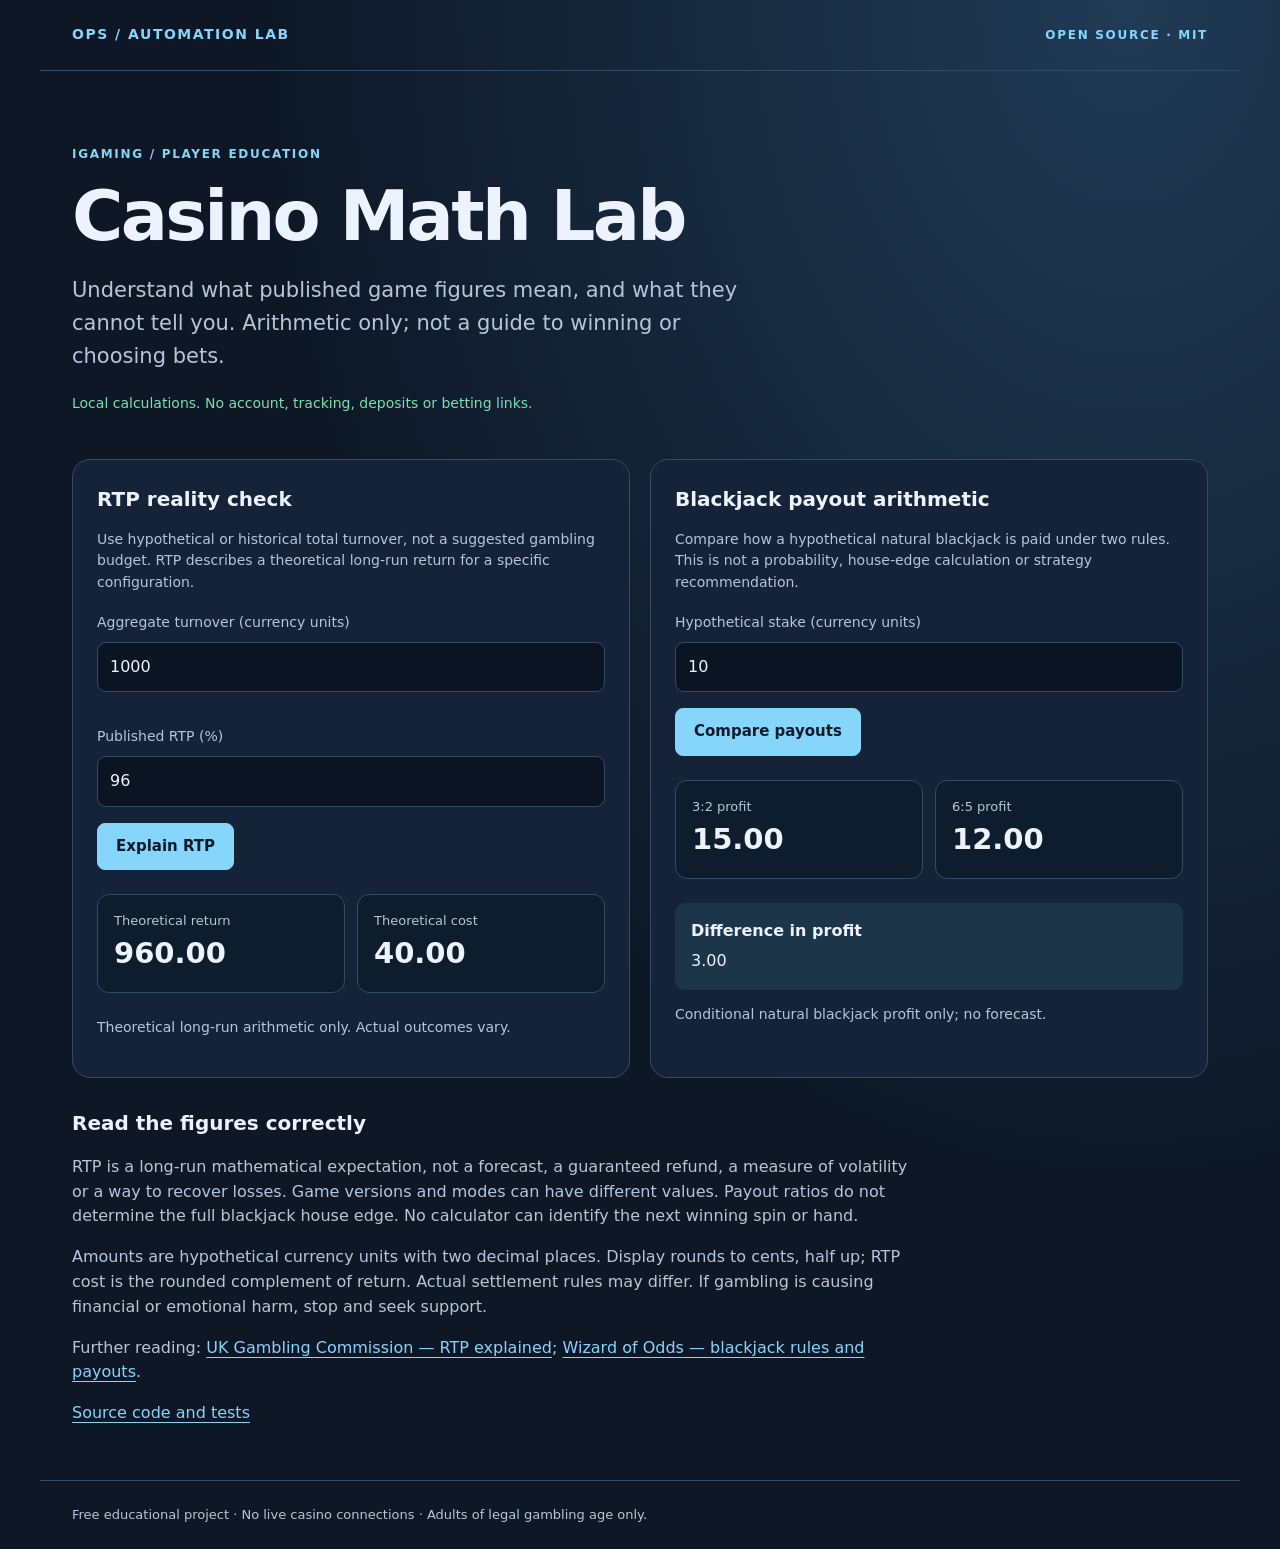
==== docs/casino-math/index.html @ 3b5a8dd4 "Add free educational casino math lab" ====
<!doctype html>
<html lang="en"><head><meta charset="utf-8"><meta name="viewport" content="width=device-width,initial-scale=1"><meta http-equiv="Content-Security-Policy" content="default-src 'none'; script-src 'self'; style-src 'self'; connect-src 'none'; base-uri 'none'; form-action 'none'"><title>Casino Math Lab — RTP and Blackjack payout education</title><meta name="description" content="Free offline educational calculator explaining long-run RTP and blackjack payout arithmetic. No predictions, betting recommendations or registration."><link rel="stylesheet" href="../style.css"><link rel="stylesheet" href="math.css"><script defer src="math.js"></script><script defer src="ui.js"></script></head>
<body><header><a class="brand" href="../">OPS / AUTOMATION LAB</a><span class="meta">OPEN SOURCE · MIT</span></header><main><section class="hero"><p class="eyebrow">IGAMING / PLAYER EDUCATION</p><h1>Casino Math Lab</h1><p class="lead">Understand what published game figures mean, and what they cannot tell you. Arithmetic only; not a guide to winning or choosing bets.</p><p class="privacy">Local calculations. No account, tracking, deposits or betting links.</p></section>
<section class="workbench"><section class="panel"><h2>RTP reality check</h2><p class="hint">Use hypothetical or historical total turnover, not a suggested gambling budget. RTP describes a theoretical long-run return for a specific configuration.</p><label for="turnover">Aggregate turnover (currency units)</label><input id="turnover" inputmode="decimal" value="1000" maxlength="16"><label for="rtp">Published RTP (%)</label><input id="rtp" inputmode="decimal" value="96" maxlength="8"><button class="primary" id="rtp-run" type="button">Explain RTP</button><div class="metrics"><div><span>Theoretical return</span><strong id="ret">—</strong></div><div><span>Theoretical cost</span><strong id="cost">—</strong></div></div><p id="rtp-msg" class="hint" aria-live="polite">Not a prediction of a session.</p></section>
<section class="panel"><h2>Blackjack payout arithmetic</h2><p class="hint">Compare how a hypothetical natural blackjack is paid under two rules. This is not a probability, house-edge calculation or strategy recommendation.</p><label for="stake">Hypothetical stake (currency units)</label><input id="stake" inputmode="decimal" value="10" maxlength="16"><button class="primary" id="bj-run" type="button">Compare payouts</button><div class="metrics"><div><span>3:2 profit</span><strong id="p32">—</strong></div><div><span>6:5 profit</span><strong id="p65">—</strong></div></div><div class="next"><b>Difference in profit</b><p id="diff" aria-live="polite">—</p></div><p id="bj-msg" class="hint">Excludes stake returned, pushes, other rules and all other outcomes.</p></section></section>
<section class="notes"><h2>Read the figures correctly</h2><p>RTP is a long-run mathematical expectation, not a forecast, a guaranteed refund, a measure of volatility or a way to recover losses. Game versions and modes can have different values. Payout ratios do not determine the full blackjack house edge. No calculator can identify the next winning spin or hand.</p><p>Amounts are hypothetical currency units with two decimal places. Display rounds to cents, half up; RTP cost is the rounded complement of return. Actual settlement rules may differ. If gambling is causing financial or emotional harm, stop and seek support.</p><p>Further reading: <a href="https://www.gamblingcommission.gov.uk/public-and-players/guide/return-to-player-how-much-gaming-machines-payout/">UK Gambling Commission — RTP explained</a>; <a href="https://wizardofodds.com/games/blackjack/basics/">Wizard of Odds — blackjack rules and payouts</a>.</p><a href="https://github.com/minasyannarek13-RBB/ops-automation-skills">Source code and tests</a></section></main><footer>Free educational project · No live casino connections · Adults of legal gambling age only.</footer></body></html>
---- docs/style.css ----
:root{color-scheme:dark;--bg:#0d1726;--panel:#142338;--text:#ecf3ff;--muted:#b5c6dc;--line:#354a63;--accent:#86d5fb;--green:#78e0b1;--warn:#ffd286}*{box-sizing:border-box}body{margin:0;background:radial-gradient(ellipse at 88% 0,#203b55,var(--bg) 55%);color:var(--text);font:16px/1.55 system-ui,-apple-system,sans-serif}header,main,footer{max-width:1200px;margin:auto;padding:24px 32px}header{display:flex;align-items:center;justify-content:space-between;gap:16px;border-bottom:1px solid var(--line)}a{color:var(--accent);text-underline-offset:4px}.brand{font-size:14px;font-weight:750;letter-spacing:1.5px;text-decoration:none}.meta,.eyebrow{font-size:12px;letter-spacing:1.7px;color:var(--accent);font-weight:700}.hero{padding:38px 0 30px}h1{font-size:clamp(40px,6vw,70px);line-height:1.06;letter-spacing:-2.7px;margin:16px 0}h2{font-size:20px;margin:0}h3{font-size:clamp(23px,3vw,34px);overflow-wrap:anywhere;line-height:1.2;margin:12px 0}.lead{max-width:690px;color:var(--muted);font-size:21px}.privacy{color:var(--green);font-size:14px}.workbench{display:grid;grid-template-columns:minmax(0,1fr) minmax(0,1fr);gap:20px}.panel{background:var(--panel);border:1px solid var(--line);border-radius:18px;padding:24px;min-width:0}.panel-head{display:flex;align-items:center;justify-content:space-between;gap:10px}.panel-head span{font-size:11px;color:var(--muted);letter-spacing:1px}.hint,.notes p,footer{color:var(--muted)}.hint{font-size:14px}.samples,.actions{display:flex;flex-wrap:wrap;gap:8px;margin:14px 0}button{font:inherit;font-size:13px;font-weight:600;cursor:pointer;border-radius:8px;border:1px solid var(--line);padding:9px 12px;color:var(--text);background:#20354b}button:hover{border-color:var(--accent)}button:focus-visible,a:focus-visible,textarea:focus-visible,summary:focus-visible{outline:3px solid var(--accent);outline-offset:3px}.primary{background:var(--accent);color:#0a1b2c;border-color:var(--accent);font-size:15px;padding:11px 18px}textarea{width:100%;min-height:290px;resize:vertical;background:#0a1422;color:var(--text);border:1px solid var(--line);border-radius:10px;padding:15px;font:13px/1.6 ui-monospace,SFMono-Regular,monospace}.metrics{display:grid;grid-template-columns:1fr 1fr;gap:12px;margin:24px 0}.metrics div{background:#0e1d2d;padding:16px;border:1px solid var(--line);border-radius:12px}.metrics span{display:block;color:var(--muted);font-size:13px}.metrics strong{display:block;font-size:30px}.next{padding:16px;background:#1c3548;border-radius:10px}.next p{margin:6px 0 0}.result-verified{color:var(--green)}.result-warning{color:var(--warn)}details{margin-top:20px}summary{cursor:pointer;color:var(--accent)}pre{white-space:pre-wrap;overflow-wrap:anywhere;color:var(--muted);font-size:12px}.notes{padding:30px 0;max-width:840px}footer{font-size:13px;border-top:1px solid var(--line)}.sr{position:absolute;clip:rect(0,0,0,0);width:1px;height:1px;overflow:hidden}@media(max-width:720px){header,main,footer{padding:20px 16px}.workbench{grid-template-columns:1fr}.panel{padding:18px}.hero{padding:26px 0}.lead{font-size:18px}.meta{font-size:10px}}
---- docs/casino-math/math.css ----
label{display:block;margin-top:18px;font-size:14px;color:var(--muted)}input{width:100%;margin:8px 0 16px;background:#0a1422;color:var(--text);border:1px solid var(--line);border-radius:9px;padding:12px;font:inherit}input:focus-visible{outline:3px solid var(--accent);outline-offset:2px}.metrics strong{font-size:clamp(20px,3vw,29px);overflow-wrap:anywhere}.notes h2{margin-bottom:8px}
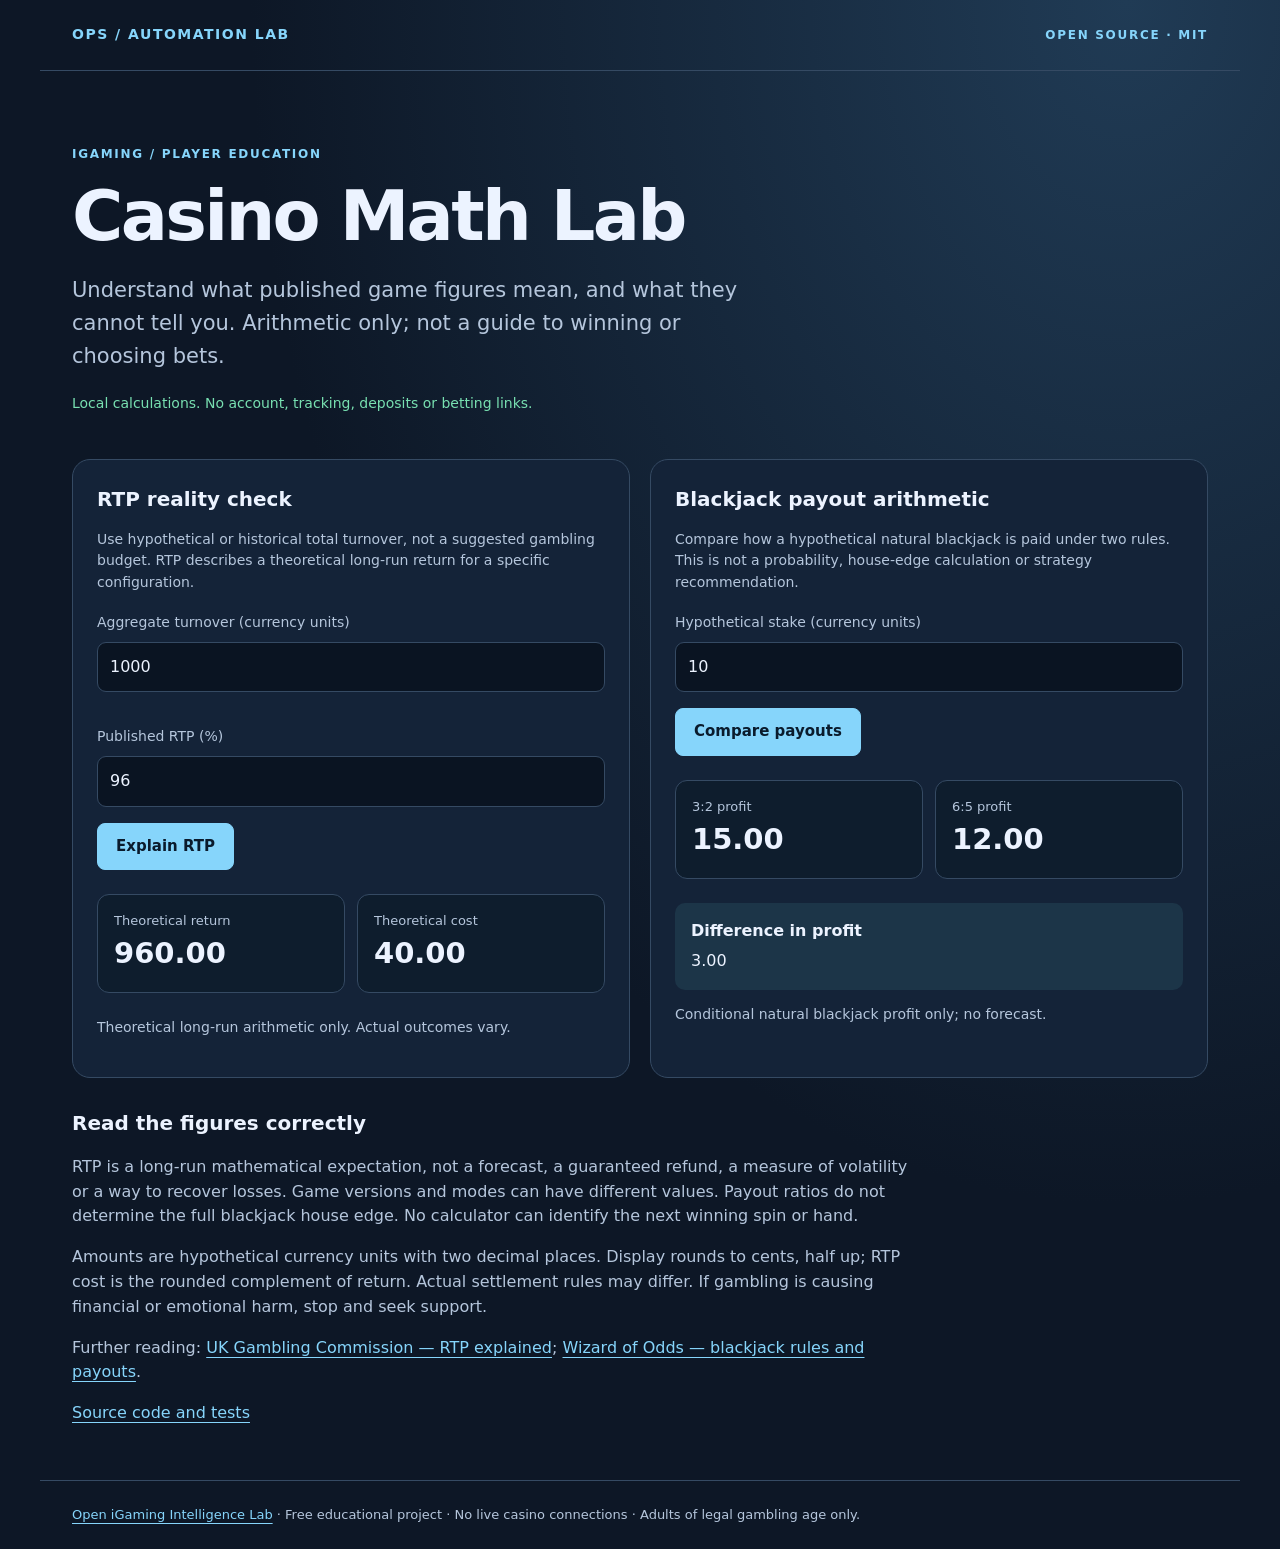
==== commit 64918c62: "Launch unified iGaming Intelligence Lab with historical finance modules" ====
--- a/docs/casino-math/index.html
+++ b/docs/casino-math/index.html
@@ -3,4 +3,4 @@
 <body><header><a class="brand" href="../">OPS / AUTOMATION LAB</a><span class="meta">OPEN SOURCE · MIT</span></header><main><section class="hero"><p class="eyebrow">IGAMING / PLAYER EDUCATION</p><h1>Casino Math Lab</h1><p class="lead">Understand what published game figures mean, and what they cannot tell you. Arithmetic only; not a guide to winning or choosing bets.</p><p class="privacy">Local calculations. No account, tracking, deposits or betting links.</p></section>
 <section class="workbench"><section class="panel"><h2>RTP reality check</h2><p class="hint">Use hypothetical or historical total turnover, not a suggested gambling budget. RTP describes a theoretical long-run return for a specific configuration.</p><label for="turnover">Aggregate turnover (currency units)</label><input id="turnover" inputmode="decimal" value="1000" maxlength="16"><label for="rtp">Published RTP (%)</label><input id="rtp" inputmode="decimal" value="96" maxlength="8"><button class="primary" id="rtp-run" type="button">Explain RTP</button><div class="metrics"><div><span>Theoretical return</span><strong id="ret">—</strong></div><div><span>Theoretical cost</span><strong id="cost">—</strong></div></div><p id="rtp-msg" class="hint" aria-live="polite">Not a prediction of a session.</p></section>
 <section class="panel"><h2>Blackjack payout arithmetic</h2><p class="hint">Compare how a hypothetical natural blackjack is paid under two rules. This is not a probability, house-edge calculation or strategy recommendation.</p><label for="stake">Hypothetical stake (currency units)</label><input id="stake" inputmode="decimal" value="10" maxlength="16"><button class="primary" id="bj-run" type="button">Compare payouts</button><div class="metrics"><div><span>3:2 profit</span><strong id="p32">—</strong></div><div><span>6:5 profit</span><strong id="p65">—</strong></div></div><div class="next"><b>Difference in profit</b><p id="diff" aria-live="polite">—</p></div><p id="bj-msg" class="hint">Excludes stake returned, pushes, other rules and all other outcomes.</p></section></section>
-<section class="notes"><h2>Read the figures correctly</h2><p>RTP is a long-run mathematical expectation, not a forecast, a guaranteed refund, a measure of volatility or a way to recover losses. Game versions and modes can have different values. Payout ratios do not determine the full blackjack house edge. No calculator can identify the next winning spin or hand.</p><p>Amounts are hypothetical currency units with two decimal places. Display rounds to cents, half up; RTP cost is the rounded complement of return. Actual settlement rules may differ. If gambling is causing financial or emotional harm, stop and seek support.</p><p>Further reading: <a href="https://www.gamblingcommission.gov.uk/public-and-players/guide/return-to-player-how-much-gaming-machines-payout/">UK Gambling Commission — RTP explained</a>; <a href="https://wizardofodds.com/games/blackjack/basics/">Wizard of Odds — blackjack rules and payouts</a>.</p><a href="https://github.com/minasyannarek13-RBB/ops-automation-skills">Source code and tests</a></section></main><footer>Free educational project · No live casino connections · Adults of legal gambling age only.</footer></body></html>
+<section class="notes"><h2>Read the figures correctly</h2><p>RTP is a long-run mathematical expectation, not a forecast, a guaranteed refund, a measure of volatility or a way to recover losses. Game versions and modes can have different values. Payout ratios do not determine the full blackjack house edge. No calculator can identify the next winning spin or hand.</p><p>Amounts are hypothetical currency units with two decimal places. Display rounds to cents, half up; RTP cost is the rounded complement of return. Actual settlement rules may differ. If gambling is causing financial or emotional harm, stop and seek support.</p><p>Further reading: <a href="https://www.gamblingcommission.gov.uk/public-and-players/guide/return-to-player-how-much-gaming-machines-payout/">UK Gambling Commission — RTP explained</a>; <a href="https://wizardofodds.com/games/blackjack/basics/">Wizard of Odds — blackjack rules and payouts</a>.</p><a href="https://github.com/minasyannarek13-RBB/ops-automation-skills">Source code and tests</a></section></main><footer><a href="../intelligence/">Open iGaming Intelligence Lab</a> · Free educational project · No live casino connections · Adults of legal gambling age only.</footer></body></html>
